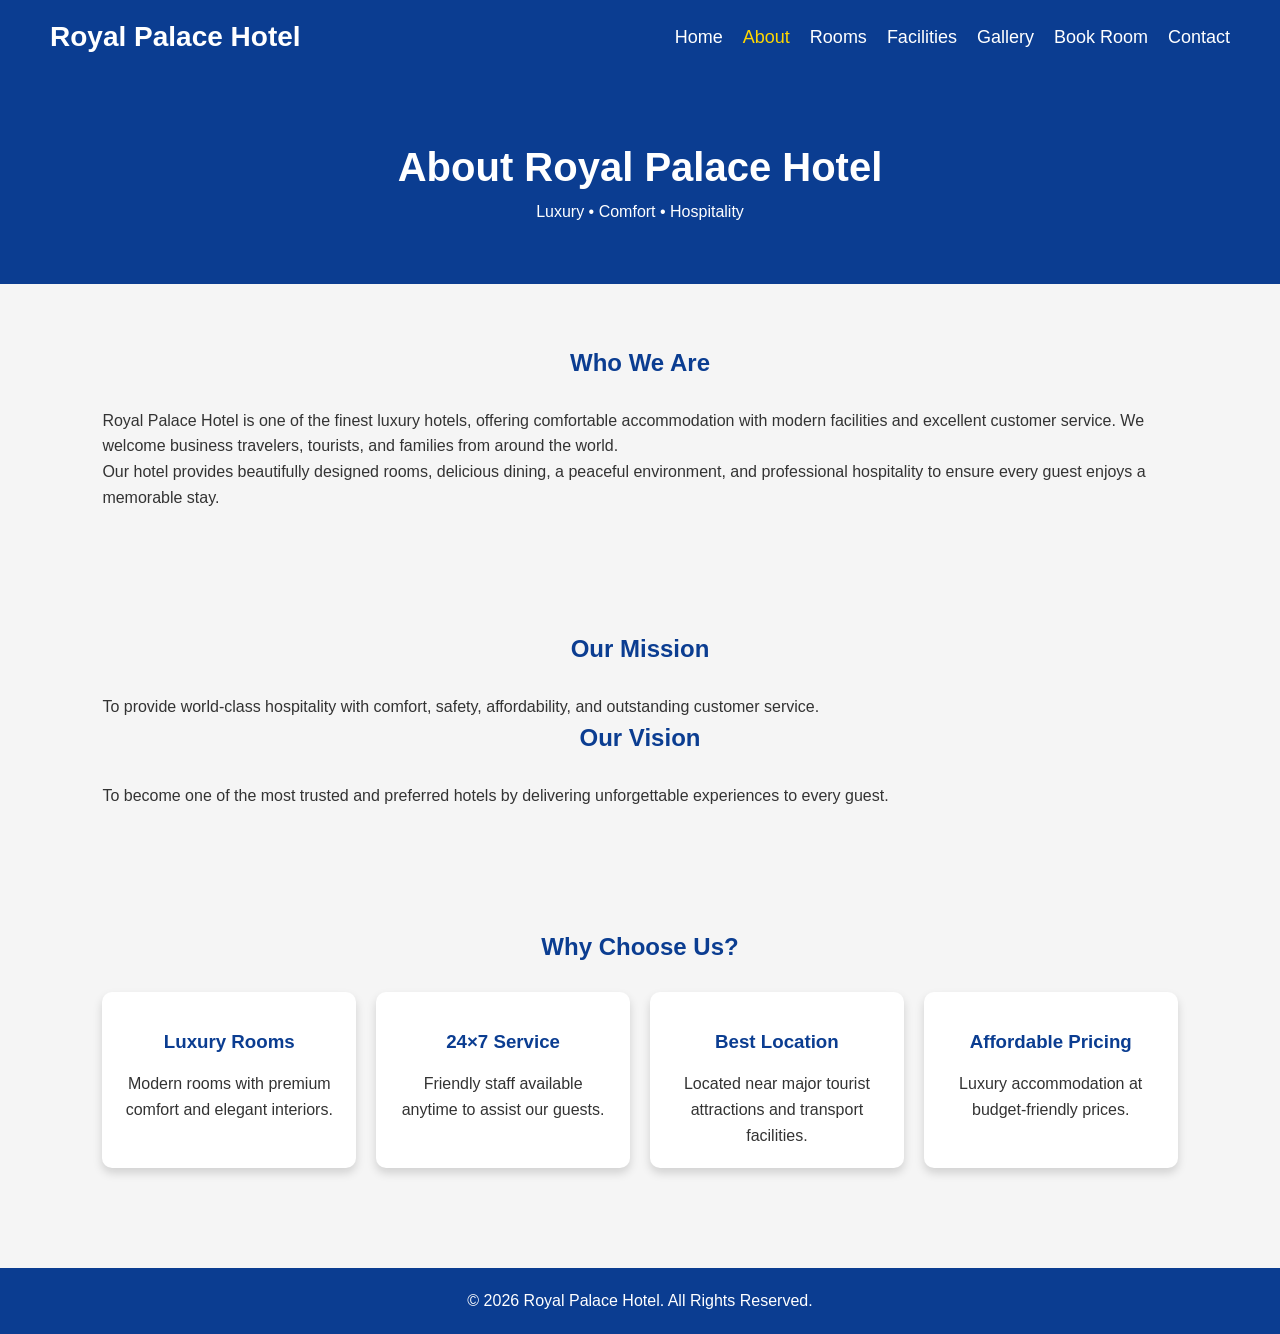
==== hotel website/about.html @ e39aa7b0 "Add files via upload" ====
<!DOCTYPE html>
<html lang="en">
<head>
    <meta charset="UTF-8">
    <meta name="viewport" content="width=device-width, initial-scale=1.0">
    <meta name="description" content="Learn more about Royal Palace Hotel, our mission, vision, and commitment to providing luxury hospitality.">
    <meta name="keywords" content="about hotel, luxury hotel, Royal Palace Hotel, hospitality">
    <title>Royal Palace Hotel | About Us</title>
    <link rel="stylesheet" href="css/style.css">
</head>
<body>

<header>
    <nav class="navbar">
        <h2 class="logo">Royal Palace Hotel</h2>

        <ul class="nav-links">
            <li><a href="index.html">Home</a></li>
            <li><a href="about.html" class="active">About</a></li>
            <li><a href="rooms.html">Rooms</a></li>
            <li><a href="facilities.html">Facilities</a></li>
            <li><a href="gallery.html">Gallery</a></li>
            <li><a href="roombooking.html">Book Room</a></li>
            <li><a href="contact.html">Contact</a></li>
        </ul>
    </nav>
</header>

<section class="page-banner">
    <h1>About Royal Palace Hotel</h1>
    <p>Luxury • Comfort • Hospitality</p>
</section>

<section class="about">
    <h2>Who We Are</h2>

    <p>
        Royal Palace Hotel is one of the finest luxury hotels, offering
        comfortable accommodation with modern facilities and excellent
        customer service. We welcome business travelers, tourists, and
        families from around the world.
    </p>

    <p>
        Our hotel provides beautifully designed rooms, delicious dining,
        a peaceful environment, and professional hospitality to ensure
        every guest enjoys a memorable stay.
    </p>
</section>

<section class="mission">
    <h2>Our Mission</h2>

    <p>
        To provide world-class hospitality with comfort, safety,
        affordability, and outstanding customer service.
    </p>

    <h2>Our Vision</h2>

    <p>
        To become one of the most trusted and preferred hotels by
        delivering unforgettable experiences to every guest.
    </p>
</section>

<section class="why-choose">
    <h2>Why Choose Us?</h2>

    <div class="cards">
        <div class="card">
            <h3>Luxury Rooms</h3>
            <p>Modern rooms with premium comfort and elegant interiors.</p>
        </div>

        <div class="card">
            <h3>24×7 Service</h3>
            <p>Friendly staff available anytime to assist our guests.</p>
        </div>

        <div class="card">
            <h3>Best Location</h3>
            <p>Located near major tourist attractions and transport facilities.</p>
        </div>

        <div class="card">
            <h3>Affordable Pricing</h3>
            <p>Luxury accommodation at budget-friendly prices.</p>
        </div>
    </div>
</section>

<footer>
    <p>&copy; 2026 Royal Palace Hotel. All Rights Reserved.</p>
</footer>

</body>
</html>
---- hotel website/css/style.css ----
/* ==========================
   General
========================== */

*{
    margin:0;
    padding:0;
    box-sizing:border-box;
    font-family:Arial, Helvetica, sans-serif;
}

body{
    background:#f5f5f5;
    color:#333;
    line-height:1.6;
}

/* ==========================
   Navigation
========================== */

.navbar{
    background:#0b3d91;
    color:white;
    display:flex;
    justify-content:space-between;
    align-items:center;
    padding:15px 50px;
}

.logo{
    font-size:28px;
    font-weight:bold;
}

.nav-links{
    display:flex;
    list-style:none;
}

.nav-links li{
    margin-left:20px;
}

.nav-links a{
    text-decoration:none;
    color:white;
    font-size:18px;
    transition:0.3s;
}

.nav-links a:hover,
.nav-links a.active{
    color:#ffd700;
}

/* ==========================
   Hero Section
========================== */

.hero{
    background:url("../images/nightview.jpg") center/cover no-repeat;
    height:85vh;
    display:flex;
    justify-content:center;
    align-items:center;
    text-align:center;
    color:white;
}

.hero-content{
    background:rgba(0,0,0,0.6);
    padding:40px;
    border-radius:10px;
}

.hero h1{
    font-size:50px;
}

.hero p{
    margin:20px 0;
    font-size:20px;
}

/* ==========================
   Buttons
========================== */

.btn{
    display:inline-block;
    padding:12px 25px;
    background:#ffd700;
    color:#000;
    text-decoration:none;
    border-radius:5px;
    font-weight:bold;
}

.btn:hover{
    background:#ff9800;
    color:white;
}

/* ==========================
   Banner
========================== */

.page-banner{
    background:#0b3d91;
    color:white;
    text-align:center;
    padding:60px 20px;
}

.page-banner h1{
    font-size:40px;
}

/* ==========================
   Sections
========================== */

section{
    padding:60px 8%;
}

section h2{
    text-align:center;
    margin-bottom:25px;
    color:#0b3d91;
}

/* ==========================
   Cards
========================== */

.cards{
    display:grid;
    grid-template-columns:repeat(auto-fit,minmax(250px,1fr));
    gap:20px;
}

.card{
    background:white;
    padding:20px;
    border-radius:10px;
    box-shadow:0 5px 10px rgba(0,0,0,0.15);
    text-align:center;
}

.card img{
    width:100%;
    height:220px;
    object-fit:cover;
    border-radius:10px;
}

.card h3{
    margin:15px 0;
    color:#0b3d91;
}

/* ==========================
   Gallery
========================== */

.gallery-container{
    display:grid;
    grid-template-columns:repeat(auto-fit,minmax(280px,1fr));
    gap:20px;
}

.gallery-item{
    background:white;
    border-radius:10px;
    overflow:hidden;
    box-shadow:0 5px 10px rgba(0,0,0,0.15);
}

.gallery-item img{
    width:100%;
    height:250px;
    object-fit:cover;
}

.gallery-item h3{
    text-align:center;
    padding:15px;
}

/* ==========================
   Forms
========================== */

.booking-form,
.contact-form{
    max-width:700px;
    margin:auto;
    background:white;
    padding:30px;
    border-radius:10px;
    box-shadow:0 5px 10px rgba(0,0,0,0.15);
}

.booking-form input,
.booking-form textarea,
.booking-form select,
.contact-form input,
.contact-form textarea,
.contact-form select{
    width:100%;
    padding:12px;
    margin:10px 0;
    border:1px solid #ccc;
    border-radius:5px;
}

.booking-form button,
.contact-form button{
    border:none;
    cursor:pointer;
}

/* ==========================
   Contact
========================== */

.contact-container{
    display:grid;
    grid-template-columns:1fr 2fr;
    gap:30px;
}

.contact-info{
    background:white;
    padding:20px;
    border-radius:10px;
    box-shadow:0 5px 10px rgba(0,0,0,0.15);
}

/* ==========================
   Footer
========================== */

footer{
    background:#0b3d91;
    color:white;
    text-align:center;
    padding:20px;
    margin-top:40px;
}

/* ==========================
   Responsive
========================== */

@media(max-width:768px){

    .navbar{
        flex-direction:column;
        text-align:center;
    }

    .nav-links{
        flex-direction:column;
        margin-top:15px;
    }

    .nav-links li{
        margin:10px 0;
    }

    .hero{
        height:60vh;
    }

    .hero h1{
        font-size:35px;
    }

    .contact-container{
        grid-template-columns:1fr;
    }
}
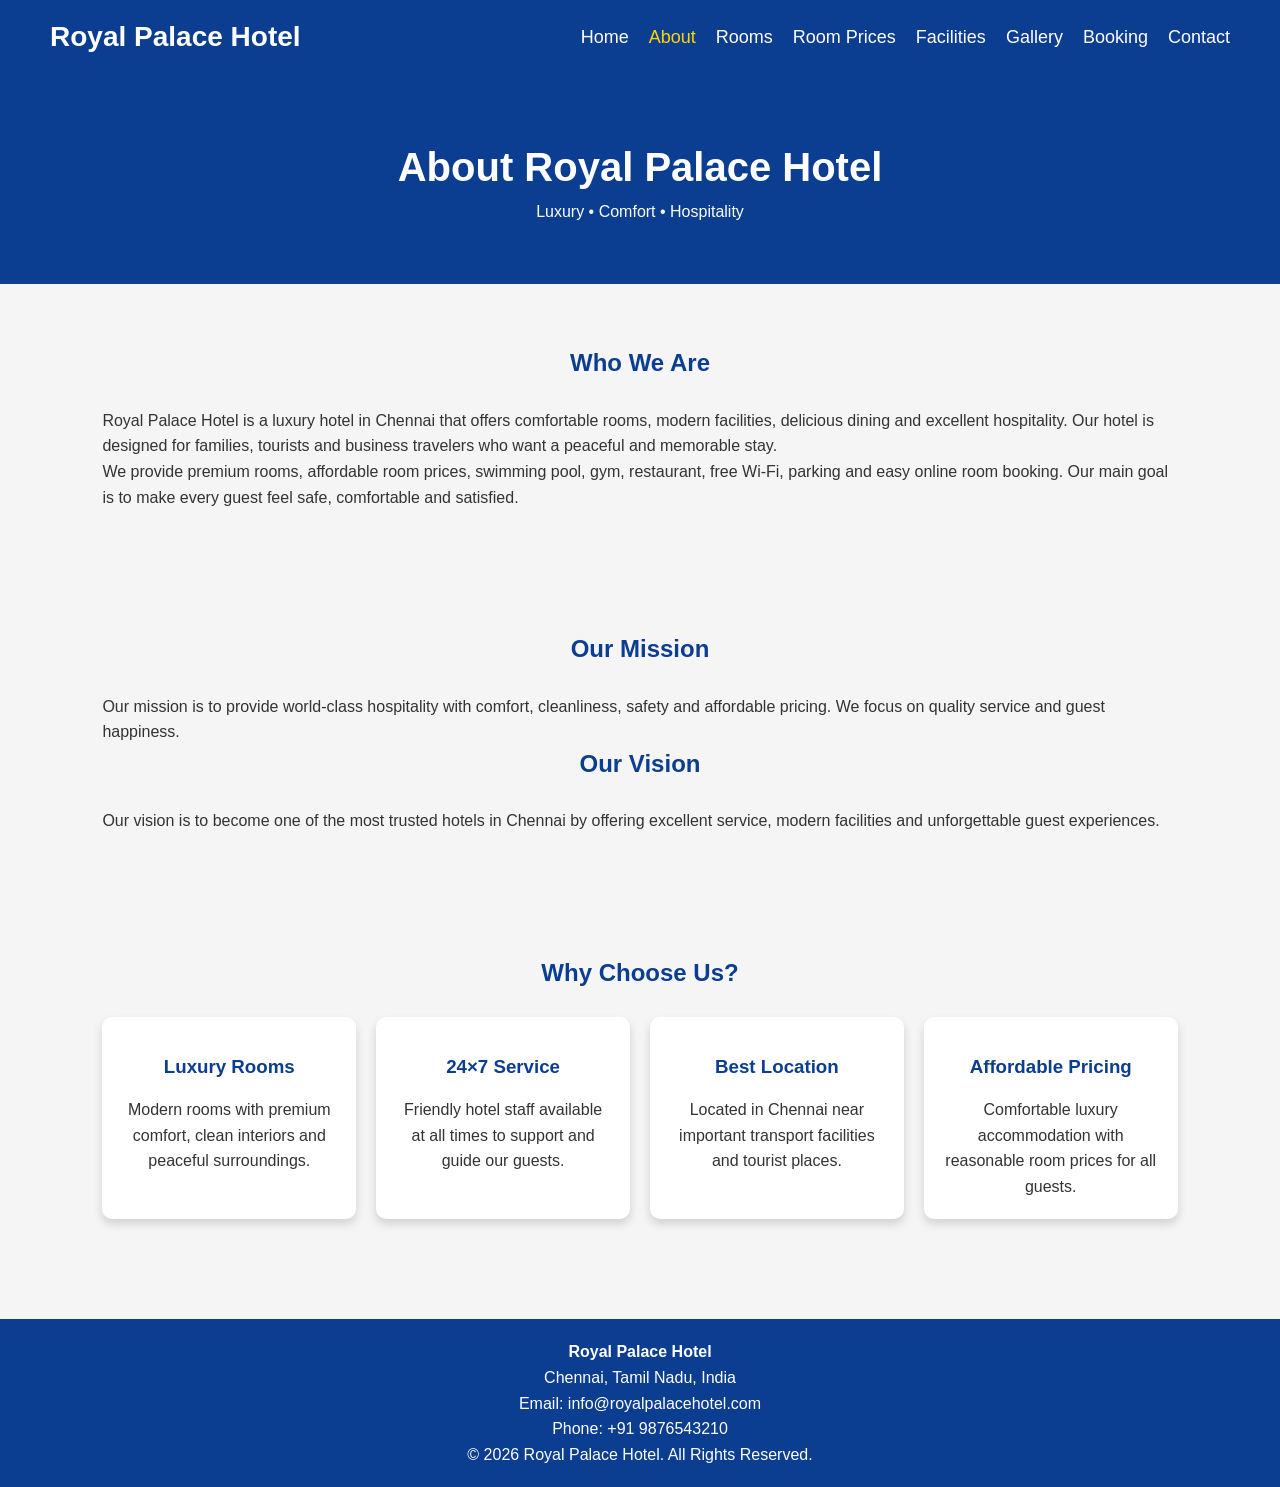
==== commit edc45185: "Add files via upload" ====
--- a/hotel website/about.html
+++ b/hotel website/about.html
@@ -3,9 +3,11 @@
 <head>
     <meta charset="UTF-8">
     <meta name="viewport" content="width=device-width, initial-scale=1.0">
-    <meta name="description" content="Learn more about Royal Palace Hotel, our mission, vision, and commitment to providing luxury hospitality.">
-    <meta name="keywords" content="about hotel, luxury hotel, Royal Palace Hotel, hospitality">
-    <title>Royal Palace Hotel | About Us</title>
+    <title>About Royal Palace Hotel | Luxury Hotel in Chennai</title>
+    <meta name="description" content="Learn more about Royal Palace Hotel, a luxury hotel in Chennai offering comfortable rooms, modern facilities, excellent hospitality, dining, swimming pool and online room booking.">
+    <meta name="keywords" content="About Royal Palace Hotel, luxury hotel Chennai, hotel facilities, hotel rooms, hotel booking">
+    <meta name="author" content="Vyshnavi Pabolu">
+    <link rel="icon" type="image/png" href="images/favicon.png">
     <link rel="stylesheet" href="css/style.css">
 </head>
 <body>
@@ -13,14 +15,14 @@
 <header>
     <nav class="navbar">
         <h2 class="logo">Royal Palace Hotel</h2>
-
         <ul class="nav-links">
             <li><a href="index.html">Home</a></li>
             <li><a href="about.html" class="active">About</a></li>
             <li><a href="rooms.html">Rooms</a></li>
+            <li><a href="roomprices.html">Room Prices</a></li>
             <li><a href="facilities.html">Facilities</a></li>
             <li><a href="gallery.html">Gallery</a></li>
-            <li><a href="roombooking.html">Book Room</a></li>
+            <li><a href="roombooking.html">Booking</a></li>
             <li><a href="contact.html">Contact</a></li>
         </ul>
     </nav>
@@ -33,34 +35,30 @@
 
 <section class="about">
     <h2>Who We Are</h2>
-
     <p>
-        Royal Palace Hotel is one of the finest luxury hotels, offering
-        comfortable accommodation with modern facilities and excellent
-        customer service. We welcome business travelers, tourists, and
-        families from around the world.
+        Royal Palace Hotel is a luxury hotel in Chennai that offers comfortable rooms,
+        modern facilities, delicious dining and excellent hospitality. Our hotel is
+        designed for families, tourists and business travelers who want a peaceful
+        and memorable stay.
     </p>
-
     <p>
-        Our hotel provides beautifully designed rooms, delicious dining,
-        a peaceful environment, and professional hospitality to ensure
-        every guest enjoys a memorable stay.
+        We provide premium rooms, affordable room prices, swimming pool, gym,
+        restaurant, free Wi-Fi, parking and easy online room booking. Our main goal
+        is to make every guest feel safe, comfortable and satisfied.
     </p>
 </section>
 
 <section class="mission">
     <h2>Our Mission</h2>
-
     <p>
-        To provide world-class hospitality with comfort, safety,
-        affordability, and outstanding customer service.
+        Our mission is to provide world-class hospitality with comfort, cleanliness,
+        safety and affordable pricing. We focus on quality service and guest happiness.
     </p>
 
     <h2>Our Vision</h2>
-
     <p>
-        To become one of the most trusted and preferred hotels by
-        delivering unforgettable experiences to every guest.
+        Our vision is to become one of the most trusted hotels in Chennai by offering
+        excellent service, modern facilities and unforgettable guest experiences.
     </p>
 </section>
 
@@ -70,27 +68,31 @@
     <div class="cards">
         <div class="card">
             <h3>Luxury Rooms</h3>
-            <p>Modern rooms with premium comfort and elegant interiors.</p>
+            <p>Modern rooms with premium comfort, clean interiors and peaceful surroundings.</p>
         </div>
 
         <div class="card">
             <h3>24×7 Service</h3>
-            <p>Friendly staff available anytime to assist our guests.</p>
+            <p>Friendly hotel staff available at all times to support and guide our guests.</p>
         </div>
 
         <div class="card">
             <h3>Best Location</h3>
-            <p>Located near major tourist attractions and transport facilities.</p>
+            <p>Located in Chennai near important transport facilities and tourist places.</p>
         </div>
 
         <div class="card">
             <h3>Affordable Pricing</h3>
-            <p>Luxury accommodation at budget-friendly prices.</p>
+            <p>Comfortable luxury accommodation with reasonable room prices for all guests.</p>
         </div>
     </div>
 </section>
 
 <footer>
+    <p><strong>Royal Palace Hotel</strong></p>
+    <p>Chennai, Tamil Nadu, India</p>
+    <p>Email: info@royalpalacehotel.com</p>
+    <p>Phone: +91 9876543210</p>
     <p>&copy; 2026 Royal Palace Hotel. All Rights Reserved.</p>
 </footer>
 
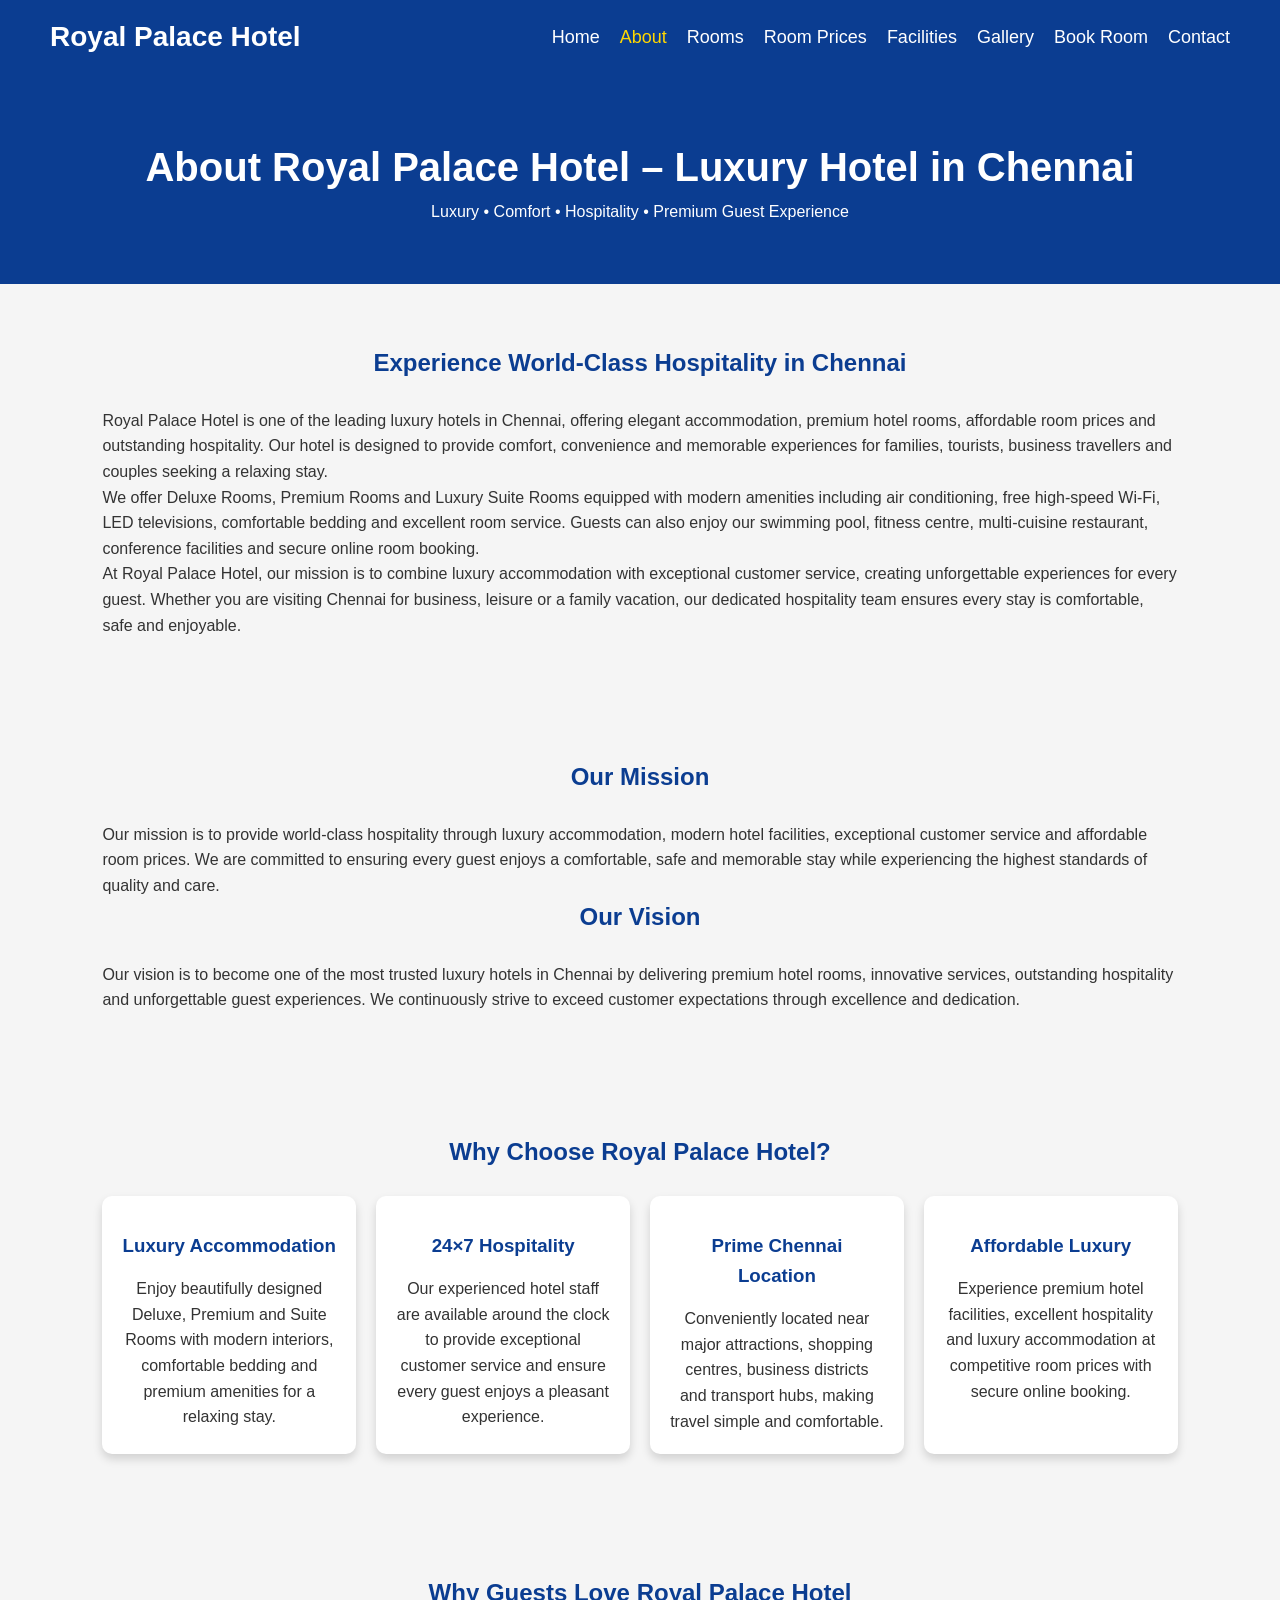
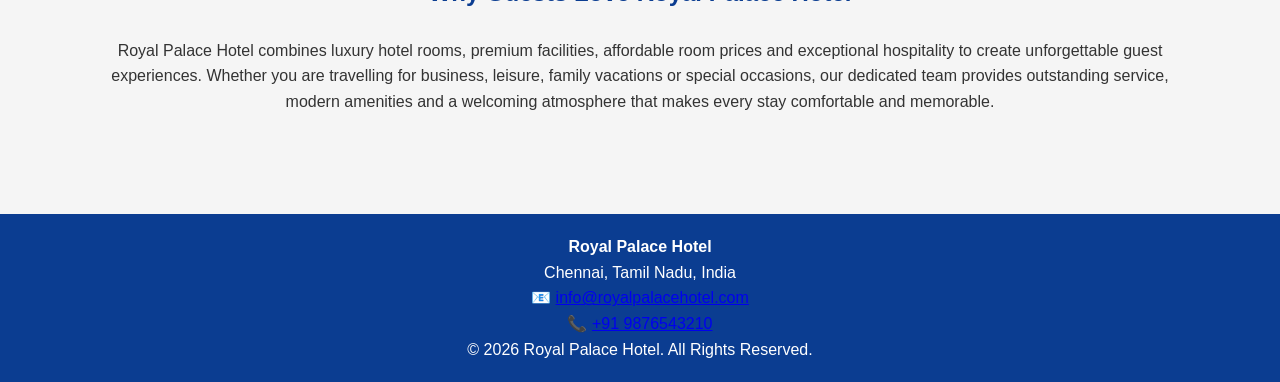
==== commit 17767c9b: "Add files via upload" ====
--- a/hotel website/about.html
+++ b/hotel website/about.html
@@ -1,100 +1,223 @@
 <!DOCTYPE html>
 <html lang="en">
+
 <head>
-    <meta charset="UTF-8">
-    <meta name="viewport" content="width=device-width, initial-scale=1.0">
-    <title>About Royal Palace Hotel | Luxury Hotel in Chennai</title>
-    <meta name="description" content="Learn more about Royal Palace Hotel, a luxury hotel in Chennai offering comfortable rooms, modern facilities, excellent hospitality, dining, swimming pool and online room booking.">
-    <meta name="keywords" content="About Royal Palace Hotel, luxury hotel Chennai, hotel facilities, hotel rooms, hotel booking">
-    <meta name="author" content="Vyshnavi Pabolu">
-    <link rel="icon" type="image/png" href="images/favicon.png">
-    <link rel="stylesheet" href="css/style.css">
+
+<meta charset="UTF-8">
+<meta name="viewport" content="width=device-width, initial-scale=1.0">
+
+<title>About Royal Palace Hotel | Luxury Hotel in Chennai | Our Story</title>
+
+<meta name="description"
+content="Learn about Royal Palace Hotel, a luxury hotel in Chennai offering premium accommodation, modern facilities, exceptional hospitality, affordable room prices and online room booking.">
+
+<meta name="keywords"
+content="About Royal Palace Hotel, luxury hotel Chennai, hotel rooms, hotel facilities, premium accommodation, hotel booking, hospitality">
+
+<meta name="author" content="Vyshnavi Pabolu">
+
+<link rel="canonical" href="https://velvety-florentine-438daa.netlify.app/about.html">
+
+<!-- Open Graph -->
+
+<meta property="og:title" content="About Royal Palace Hotel">
+<meta property="og:description" content="Discover the story of Royal Palace Hotel, a luxury hotel in Chennai offering premium accommodation and hospitality.">
+<meta property="og:type" content="website">
+<meta property="og:url" content="https://velvety-florentine-438daa.netlify.app/about.html">
+<meta property="og:image" content="https://velvety-florentine-438daa.netlify.app/images/nightview.jpg">
+
+<!-- Twitter -->
+
+<meta name="twitter:card" content="summary_large_image">
+<meta name="twitter:title" content="About Royal Palace Hotel">
+<meta name="twitter:description" content="Learn about our luxury hotel, premium rooms and exceptional hospitality in Chennai.">
+<meta name="twitter:image" content="https://velvety-florentine-438daa.netlify.app/images/nightview.jpg">
+
+<link rel="icon" type="image/png" href="images/favicon.png">
+
+<link rel="stylesheet" href="css/style.css">
+
 </head>
+
 <body>
 
 <header>
-    <nav class="navbar">
-        <h2 class="logo">Royal Palace Hotel</h2>
-        <ul class="nav-links">
-            <li><a href="index.html">Home</a></li>
-            <li><a href="about.html" class="active">About</a></li>
-            <li><a href="rooms.html">Rooms</a></li>
-            <li><a href="roomprices.html">Room Prices</a></li>
-            <li><a href="facilities.html">Facilities</a></li>
-            <li><a href="gallery.html">Gallery</a></li>
-            <li><a href="roombooking.html">Booking</a></li>
-            <li><a href="contact.html">Contact</a></li>
-        </ul>
-    </nav>
+
+<nav class="navbar">
+
+<h2 class="logo">Royal Palace Hotel</h2>
+
+<ul class="nav-links">
+
+<li><a href="index.html">Home</a></li>
+
+<li><a href="about.html" class="active">About</a></li>
+
+<li><a href="rooms.html">Rooms</a></li>
+
+<li><a href="roomprices.html">Room Prices</a></li>
+
+<li><a href="facilities.html">Facilities</a></li>
+
+<li><a href="gallery.html">Gallery</a></li>
+
+<li><a href="roombooking.html">Book Room</a></li>
+
+<li><a href="contact.html">Contact</a></li>
+
+</ul>
+
+</nav>
+
 </header>
 
 <section class="page-banner">
-    <h1>About Royal Palace Hotel</h1>
-    <p>Luxury • Comfort • Hospitality</p>
+
+<h1>About Royal Palace Hotel – Luxury Hotel in Chennai</h1>
+
+<p>
+Luxury • Comfort • Hospitality • Premium Guest Experience
+</p>
+
 </section>
 
 <section class="about">
-    <h2>Who We Are</h2>
-    <p>
-        Royal Palace Hotel is a luxury hotel in Chennai that offers comfortable rooms,
-        modern facilities, delicious dining and excellent hospitality. Our hotel is
-        designed for families, tourists and business travelers who want a peaceful
-        and memorable stay.
-    </p>
-    <p>
-        We provide premium rooms, affordable room prices, swimming pool, gym,
-        restaurant, free Wi-Fi, parking and easy online room booking. Our main goal
-        is to make every guest feel safe, comfortable and satisfied.
-    </p>
-</section>
-
+
+<h2>Experience World-Class Hospitality in Chennai</h2>
+
+<p>
+
+Royal Palace Hotel is one of the leading luxury hotels in Chennai, offering elegant accommodation, premium hotel rooms, affordable room prices and outstanding hospitality. Our hotel is designed to provide comfort, convenience and memorable experiences for families, tourists, business travellers and couples seeking a relaxing stay.
+
+</p>
+
+<p>
+
+We offer Deluxe Rooms, Premium Rooms and Luxury Suite Rooms equipped with modern amenities including air conditioning, free high-speed Wi-Fi, LED televisions, comfortable bedding and excellent room service. Guests can also enjoy our swimming pool, fitness centre, multi-cuisine restaurant, conference facilities and secure online room booking.
+
+</p>
+
+<p>
+
+At Royal Palace Hotel, our mission is to combine luxury accommodation with exceptional customer service, creating unforgettable experiences for every guest. Whether you are visiting Chennai for business, leisure or a family vacation, our dedicated hospitality team ensures every stay is comfortable, safe and enjoyable.
+
+</p>
+
+</section>
 <section class="mission">
-    <h2>Our Mission</h2>
-    <p>
-        Our mission is to provide world-class hospitality with comfort, cleanliness,
-        safety and affordable pricing. We focus on quality service and guest happiness.
-    </p>
-
-    <h2>Our Vision</h2>
-    <p>
-        Our vision is to become one of the most trusted hotels in Chennai by offering
-        excellent service, modern facilities and unforgettable guest experiences.
-    </p>
+
+<h2>Our Mission</h2>
+
+<p>
+
+Our mission is to provide world-class hospitality through luxury accommodation, modern hotel facilities, exceptional customer service and affordable room prices. We are committed to ensuring every guest enjoys a comfortable, safe and memorable stay while experiencing the highest standards of quality and care.
+
+</p>
+
+<h2>Our Vision</h2>
+
+<p>
+
+Our vision is to become one of the most trusted luxury hotels in Chennai by delivering premium hotel rooms, innovative services, outstanding hospitality and unforgettable guest experiences. We continuously strive to exceed customer expectations through excellence and dedication.
+
+</p>
+
 </section>
 
 <section class="why-choose">
-    <h2>Why Choose Us?</h2>
-
-    <div class="cards">
-        <div class="card">
-            <h3>Luxury Rooms</h3>
-            <p>Modern rooms with premium comfort, clean interiors and peaceful surroundings.</p>
-        </div>
-
-        <div class="card">
-            <h3>24×7 Service</h3>
-            <p>Friendly hotel staff available at all times to support and guide our guests.</p>
-        </div>
-
-        <div class="card">
-            <h3>Best Location</h3>
-            <p>Located in Chennai near important transport facilities and tourist places.</p>
-        </div>
-
-        <div class="card">
-            <h3>Affordable Pricing</h3>
-            <p>Comfortable luxury accommodation with reasonable room prices for all guests.</p>
-        </div>
-    </div>
+
+<h2>Why Choose Royal Palace Hotel?</h2>
+
+<div class="cards">
+
+<div class="card">
+
+<h3>Luxury Accommodation</h3>
+
+<p>
+
+Enjoy beautifully designed Deluxe, Premium and Suite Rooms with modern interiors, comfortable bedding and premium amenities for a relaxing stay.
+
+</p>
+
+</div>
+
+<div class="card">
+
+<h3>24×7 Hospitality</h3>
+
+<p>
+
+Our experienced hotel staff are available around the clock to provide exceptional customer service and ensure every guest enjoys a pleasant experience.
+
+</p>
+
+</div>
+
+<div class="card">
+
+<h3>Prime Chennai Location</h3>
+
+<p>
+
+Conveniently located near major attractions, shopping centres, business districts and transport hubs, making travel simple and comfortable.
+
+</p>
+
+</div>
+
+<div class="card">
+
+<h3>Affordable Luxury</h3>
+
+<p>
+
+Experience premium hotel facilities, excellent hospitality and luxury accommodation at competitive room prices with secure online booking.
+
+</p>
+
+</div>
+
+</div>
+
+</section>
+
+<section>
+
+<h2>Why Guests Love Royal Palace Hotel</h2>
+
+<p style="text-align:center;">
+
+Royal Palace Hotel combines luxury hotel rooms, premium facilities, affordable room prices and exceptional hospitality to create unforgettable guest experiences. Whether you are travelling for business, leisure, family vacations or special occasions, our dedicated team provides outstanding service, modern amenities and a welcoming atmosphere that makes every stay comfortable and memorable.
+
+</p>
+
 </section>
 
 <footer>
-    <p><strong>Royal Palace Hotel</strong></p>
-    <p>Chennai, Tamil Nadu, India</p>
-    <p>Email: info@royalpalacehotel.com</p>
-    <p>Phone: +91 9876543210</p>
-    <p>&copy; 2026 Royal Palace Hotel. All Rights Reserved.</p>
+
+<p><strong>Royal Palace Hotel</strong></p>
+
+<p>Chennai, Tamil Nadu, India</p>
+
+<p>
+📧
+<a href="mailto:info@royalpalacehotel.com">
+info@royalpalacehotel.com
+</a>
+</p>
+
+<p>
+📞
+<a href="tel:+919876543210">
++91 9876543210
+</a>
+</p>
+
+<p>&copy; 2026 Royal Palace Hotel. All Rights Reserved.</p>
+
 </footer>
 
 </body>
+
 </html>
